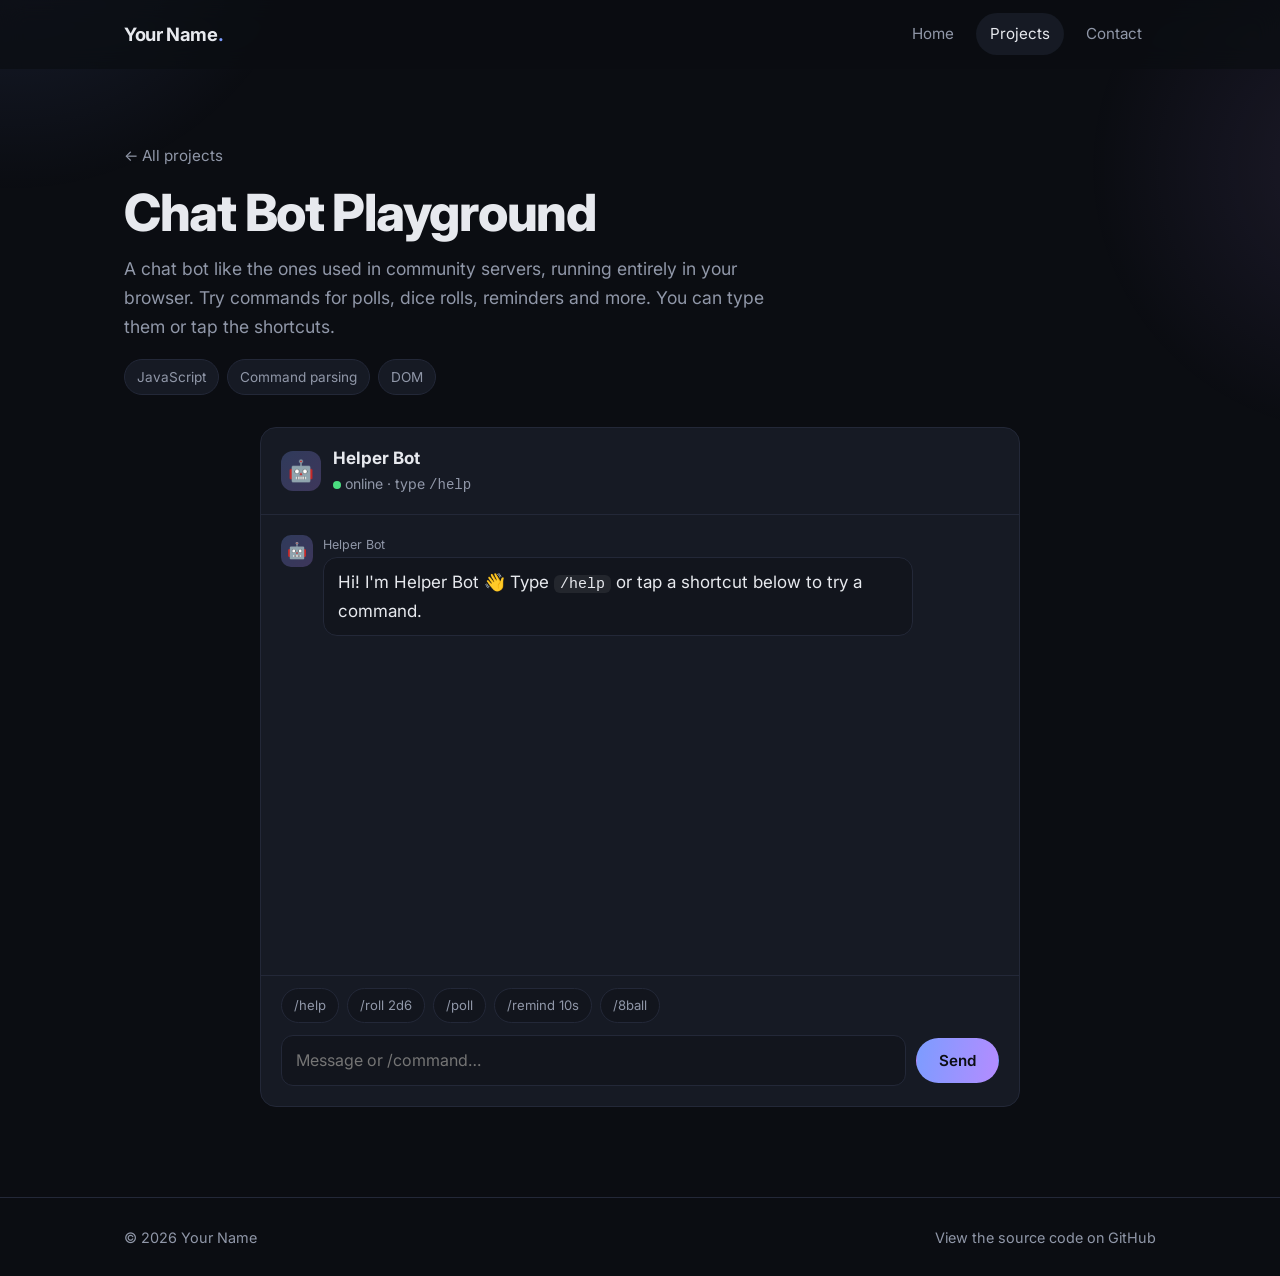
==== demos/bot/index.html @ 0c5e76a2 "Add working demos for every project card Weather dashboard (Open-Meteo), palette generator with WCAG" ====
<!doctype html>
<html lang="en" class="no-js">
<head>
  <meta charset="utf-8">
  <meta name="viewport" content="width=device-width, initial-scale=1">
  <title>Chat Bot Playground — Your Name</title>
  <meta name="description" content="A chat bot that runs commands for polls, dice rolls and reminders.">
  <meta name="theme-color" content="#0b0d12">
  <link rel="icon" href="data:image/svg+xml,<svg xmlns='http://www.w3.org/2000/svg' viewBox='0 0 100 100'><rect width='100' height='100' rx='24' fill='%237c9cff'/><text x='50' y='68' font-size='56' font-family='sans-serif' font-weight='700' text-anchor='middle' fill='%230b0d12'>Y</text></svg>">
  <link rel="preconnect" href="https://fonts.googleapis.com">
  <link rel="preconnect" href="https://fonts.gstatic.com" crossorigin>
  <link href="https://fonts.googleapis.com/css2?family=Inter:wght@400;500;600;700;800&display=swap" rel="stylesheet">
  <link rel="stylesheet" href="../../assets/styles.css">
  <link rel="stylesheet" href="../demo.css">
</head>
<body>
  <header class="site-header">
    <nav class="container nav" aria-label="Main">
      <a href="../../" class="logo">Your Name<span>.</span></a>
      <button class="nav-toggle" aria-label="Open menu" aria-expanded="false" aria-controls="nav-links">
        <span></span><span></span><span></span>
      </button>
      <ul class="nav-links" id="nav-links">
        <li><a href="../../">Home</a></li>
        <li><a href="../../projects.html" aria-current="page">Projects</a></li>
        <li><a href="../../#contact">Contact</a></li>
      </ul>
    </nav>
  </header>

  <main>
    <section class="demo-hero">
      <div class="container">
        <a href="../../projects.html" class="back-link reveal">← All projects</a>
        <h1 class="reveal" style="--delay:60ms">Chat Bot Playground</h1>
        <p class="reveal" style="--delay:120ms">A chat bot like the ones used in community servers, running entirely in your browser. Try commands for polls, dice rolls, reminders and more. You can type them or tap the shortcuts.</p>
        <ul class="tags reveal" style="--delay:180ms"><li>JavaScript</li><li>Command parsing</li><li>DOM</li></ul>
      </div>
    </section>

    <section class="demo-section">
      <div class="container">
        <div class="chat panel reveal">
          <div class="chat-head">
            <div class="avatar">🤖</div>
            <div><strong>Helper Bot</strong><div class="muted small"><span class="online"></span> online · type <code>/help</code></div></div>
          </div>
          <div class="messages" id="messages" aria-live="polite"></div>
          <div class="quick" id="quick">
            <button class="chip" data-cmd="/help">/help</button>
            <button class="chip" data-cmd="/roll 2d6">/roll 2d6</button>
            <button class="chip" data-cmd='/poll "Pizza or tacos?" Pizza Tacos'>/poll</button>
            <button class="chip" data-cmd="/remind 10s stretch your legs">/remind 10s</button>
            <button class="chip" data-cmd="/8ball Will it rain tomorrow?">/8ball</button>
          </div>
          <form class="row composer" id="composer" autocomplete="off">
            <input class="input grow" id="msg" placeholder="Message or /command…" aria-label="Message" maxlength="300">
            <button class="btn btn-primary" type="submit">Send</button>
          </form>
        </div>

        <style>
          .chat { max-width:760px; margin:0 auto; padding:0; overflow:hidden; display:flex; flex-direction:column; }
          .chat-head { display:flex; gap:12px; align-items:center; padding:16px 20px; border-bottom:1px solid var(--border); }
          .avatar { width:40px; height:40px; border-radius:12px; display:grid; place-items:center; font-size:1.3rem;
            background:linear-gradient(135deg, rgba(124,156,255,.25), rgba(180,140,255,.25)); flex-shrink:0; }
          .online { display:inline-block; width:8px; height:8px; border-radius:50%; background:#4ade80; }
          .messages { height:min(460px, 58vh); overflow-y:auto; padding:20px; display:flex; flex-direction:column; gap:14px; scroll-behavior:smooth; }
          .msg { display:flex; gap:10px; max-width:88%; animation:fadeIn .35s var(--ease) both; }
          .msg .bubble { padding:10px 14px; border-radius:14px; background:var(--bg-elev); border:1px solid var(--border); overflow-wrap:anywhere; }
          .msg.me { align-self:flex-end; flex-direction:row-reverse; }
          .msg.me .bubble { background:linear-gradient(100deg, var(--accent), var(--accent-2)); color:#0b0d12; border-color:transparent; }
          .msg .avatar { width:32px; height:32px; font-size:1rem; border-radius:10px; }
          .msg .name { font-size:.78rem; color:var(--muted); margin-bottom:2px; }
          .bubble code { background:rgba(255,255,255,.07); padding:1px 6px; border-radius:6px; font-size:.88em; }
          .bubble ul { margin:6px 0 0; padding-left:18px; }
          .typing span { display:inline-block; width:6px; height:6px; margin:0 2px; border-radius:50%; background:var(--muted); animation:bounce 1s infinite; }
          .typing span:nth-child(2) { animation-delay:.15s; } .typing span:nth-child(3) { animation-delay:.3s; }
          @keyframes bounce { 0%,60%,100% { transform:none; opacity:.5; } 30% { transform:translateY(-4px); opacity:1; } }
          .poll-opt { display:block; width:100%; margin-top:8px; text-align:left; position:relative; overflow:hidden; cursor:pointer;
            padding:8px 12px; border-radius:10px; border:1px solid var(--border); background:var(--surface); color:var(--text); font:inherit; }
          .poll-opt .bar { position:absolute; inset:0 auto 0 0; background:rgba(124,156,255,.18); transition:width .5s var(--ease); }
          .poll-opt span { position:relative; display:flex; justify-content:space-between; gap:12px; }
          .poll-opt.voted { border-color:var(--accent); }
          .quick { display:flex; gap:8px; padding:12px 20px; border-top:1px solid var(--border); overflow-x:auto; scrollbar-width:none; }
          .chip { flex-shrink:0; font:inherit; font-size:.82rem; padding:6px 12px; border-radius:999px; cursor:pointer;
            border:1px solid var(--border); background:var(--bg-elev); color:var(--muted); transition:color .2s, border-color .2s; }
          .chip:hover { color:var(--text); border-color:#34394c; }
          .composer { padding:0 20px 20px; flex-wrap:nowrap; }
          @media (max-width:760px) { .chat-head, .messages, .composer { padding-left:14px; padding-right:14px; } .quick { padding:12px 14px; } .msg { max-width:95%; } }
        </style>
      </div>
    </section>
  </main>

  <footer class="site-footer">
    <div class="container">
      <span>© <span data-year>2026</span> Your Name</span>
      <a href="https://github.com/MathJR06/Heeeheee/tree/main/demos/bot">View the source code on GitHub</a>
    </div>
  </footer>

  <div class="toast" role="status" aria-live="polite"></div>
  <script src="../../assets/script.js" defer></script>
  <script src="app.js" defer></script>
</body>
</html>
---- assets/styles.css ----
/* ==========================================================
   Theme tokens — tweak these to restyle the whole site
   ========================================================== */
:root {
  --bg: #0b0d12;
  --bg-elev: #12151d;
  --surface: #161a24;
  --border: #232838;
  --text: #e7e9ee;
  --muted: #9097a8;
  --accent: #7c9cff;
  --accent-2: #b48cff;
  --radius: 16px;
  --max: 1080px;
  --ease: cubic-bezier(.2, .7, .2, 1);
  color-scheme: dark;
}

*, *::before, *::after { box-sizing: border-box; }

html { scroll-behavior: smooth; -webkit-text-size-adjust: 100%; }

body {
  margin: 0;
  min-height: 100vh;
  display: flex;
  flex-direction: column;
  background: var(--bg);
  color: var(--text);
  font-family: "Inter", system-ui, -apple-system, "Segoe UI", Roboto, sans-serif;
  font-size: 1.0625rem;
  line-height: 1.65;
  -webkit-font-smoothing: antialiased;
  overflow-x: hidden;
}

/* Soft glowing background blobs */
body::before {
  content: "";
  position: fixed;
  inset: -20vmax;
  z-index: -1;
  background:
    radial-gradient(40vmax 40vmax at 15% 10%, rgba(124, 156, 255, .14), transparent 60%),
    radial-gradient(35vmax 35vmax at 90% 30%, rgba(180, 140, 255, .10), transparent 60%);
  animation: drift 24s var(--ease) infinite alternate;
  pointer-events: none;
}

@keyframes drift {
  to { transform: translate3d(-3vmax, 4vmax, 0) scale(1.05); }
}

a { color: inherit; text-decoration: none; }
img { max-width: 100%; display: block; }

:focus-visible {
  outline: 2px solid var(--accent);
  outline-offset: 3px;
  border-radius: 6px;
}

.container {
  width: 100%;
  max-width: var(--max);
  margin: 0 auto;
  padding: 0 24px;
}

main { flex: 1; }

/* ==========================================================
   Header / navigation
   ========================================================== */
.site-header {
  position: sticky;
  top: 0;
  z-index: 10;
  backdrop-filter: blur(12px);
  -webkit-backdrop-filter: blur(12px);
  background: rgba(11, 13, 18, .7);
  border-bottom: 1px solid transparent;
  transition: border-color .3s var(--ease);
}
.site-header.scrolled { border-bottom-color: var(--border); }

.nav {
  display: flex;
  align-items: center;
  justify-content: space-between;
  height: 68px;
}

.logo {
  font-weight: 700;
  letter-spacing: -.02em;
  font-size: 1.15rem;
}
.logo span { color: var(--accent); }

.nav-links {
  display: flex;
  gap: 8px;
  list-style: none;
  margin: 0;
  padding: 0;
}
.nav-links a {
  display: block;
  padding: 8px 14px;
  border-radius: 999px;
  color: var(--muted);
  font-size: .95rem;
  transition: color .2s, background .2s;
}
.nav-links a:hover,
.nav-links a[aria-current="page"] {
  color: var(--text);
  background: var(--surface);
}

.nav-toggle {
  display: none;
  background: none;
  border: 0;
  padding: 10px;
  margin-right: -10px;
  cursor: pointer;
  color: var(--text);
}
.nav-toggle span {
  display: block;
  width: 22px;
  height: 2px;
  background: currentColor;
  border-radius: 2px;
  transition: transform .3s var(--ease), opacity .3s;
}
.nav-toggle span + span { margin-top: 5px; }
.nav-open .nav-toggle span:nth-child(1) { transform: translateY(7px) rotate(45deg); }
.nav-open .nav-toggle span:nth-child(2) { opacity: 0; }
.nav-open .nav-toggle span:nth-child(3) { transform: translateY(-7px) rotate(-45deg); }

/* ==========================================================
   Hero
   ========================================================== */
.hero {
  padding: clamp(72px, 14vh, 140px) 0 clamp(56px, 10vh, 100px);
}

.eyebrow {
  display: inline-flex;
  align-items: center;
  gap: 8px;
  padding: 6px 14px;
  border: 1px solid var(--border);
  border-radius: 999px;
  background: var(--bg-elev);
  color: var(--muted);
  font-size: .85rem;
}
.eyebrow .dot {
  width: 8px;
  height: 8px;
  border-radius: 50%;
  background: #4ade80;
  box-shadow: 0 0 0 0 rgba(74, 222, 128, .6);
  animation: pulse 2.4s infinite;
}
@keyframes pulse {
  70%  { box-shadow: 0 0 0 8px rgba(74, 222, 128, 0); }
  100% { box-shadow: 0 0 0 0 rgba(74, 222, 128, 0); }
}

h1, h2, h3 { line-height: 1.15; letter-spacing: -.025em; margin: 0; }

.hero h1 {
  font-size: clamp(2.4rem, 7vw, 4.5rem);
  font-weight: 800;
  margin: 22px 0 18px;
}
.gradient-text {
  background: linear-gradient(100deg, var(--accent), var(--accent-2));
  -webkit-background-clip: text;
  background-clip: text;
  color: transparent;
}
.hero p.lead {
  max-width: 36rem;
  color: var(--muted);
  font-size: clamp(1.05rem, 2.2vw, 1.25rem);
  margin: 0 0 32px;
}

.actions { display: flex; flex-wrap: wrap; gap: 12px; }

.btn {
  display: inline-flex;
  align-items: center;
  gap: 8px;
  padding: 12px 22px;
  border-radius: 999px;
  font-weight: 600;
  font-size: .95rem;
  border: 1px solid var(--border);
  background: var(--surface);
  color: var(--text);
  cursor: pointer;
  font-family: inherit;
  transition: transform .2s var(--ease), border-color .2s, background .2s, box-shadow .2s;
}
.btn:hover { transform: translateY(-2px); border-color: #34394c; }
.btn-primary {
  background: linear-gradient(100deg, var(--accent), var(--accent-2));
  border-color: transparent;
  color: #0b0d12;
}
.btn-primary:hover {
  border-color: transparent;
  box-shadow: 0 10px 30px -10px rgba(124, 156, 255, .6);
}
.btn svg { width: 18px; height: 18px; transition: transform .2s var(--ease); }
.btn:hover svg.arrow { transform: translateX(3px); }

/* ==========================================================
   Sections
   ========================================================== */
.section { padding: clamp(56px, 10vh, 96px) 0; }

.section-head { margin-bottom: 36px; }
.section-head h2 { font-size: clamp(1.75rem, 4vw, 2.5rem); font-weight: 750; }
.section-head p { color: var(--muted); margin: 10px 0 0; max-width: 34rem; }

.page-hero { padding: clamp(64px, 12vh, 120px) 0 8px; }
.page-hero h1 { font-size: clamp(2.2rem, 6vw, 3.5rem); font-weight: 800; margin-bottom: 14px; }
.page-hero p { color: var(--muted); max-width: 36rem; margin: 0; font-size: 1.15rem; }

/* About / skills */
.about-grid {
  display: grid;
  grid-template-columns: 1.3fr 1fr;
  gap: 40px;
  align-items: start;
}
.about-grid p { color: var(--muted); margin: 0 0 16px; }
.about-grid p strong { color: var(--text); font-weight: 600; }

.tags { display: flex; flex-wrap: wrap; gap: 8px; list-style: none; padding: 0; margin: 0; }
.tags li {
  padding: 6px 12px;
  border-radius: 999px;
  background: var(--surface);
  border: 1px solid var(--border);
  font-size: .85rem;
  color: var(--muted);
}

/* ==========================================================
   Cards
   ========================================================== */
.cards {
  display: grid;
  grid-template-columns: repeat(auto-fill, minmax(min(100%, 300px), 1fr));
  gap: 20px;
}

.card {
  position: relative;
  display: flex;
  flex-direction: column;
  padding: 26px;
  border-radius: var(--radius);
  background: var(--surface);
  border: 1px solid var(--border);
  overflow: hidden;
  transition: transform .35s var(--ease), border-color .35s, box-shadow .35s;
}
/* Glow that follows the cursor (position set by script.js) */
.card::before {
  content: "";
  position: absolute;
  inset: 0;
  background: radial-gradient(400px circle at var(--mx, 50%) var(--my, 0%), rgba(124, 156, 255, .12), transparent 40%);
  opacity: 0;
  transition: opacity .35s;
  pointer-events: none;
}
.card:hover {
  transform: translateY(-4px);
  border-color: #313750;
  box-shadow: 0 20px 40px -20px rgba(0, 0, 0, .6);
}
.card:hover::before { opacity: 1; }

.card-icon {
  width: 44px;
  height: 44px;
  display: grid;
  place-items: center;
  border-radius: 12px;
  background: linear-gradient(135deg, rgba(124, 156, 255, .18), rgba(180, 140, 255, .18));
  color: var(--accent);
  margin-bottom: 18px;
  font-size: 1.3rem;
}
.card h3 { font-size: 1.2rem; font-weight: 700; margin-bottom: 8px; }
.card p { color: var(--muted); margin: 0 0 18px; font-size: .97rem; flex: 1; }
.card .tags li { font-size: .78rem; padding: 4px 10px; background: var(--bg-elev); }
.card-links { display: flex; gap: 16px; margin-top: 18px; font-size: .9rem; font-weight: 600; }
.card-links a { color: var(--accent); display: inline-flex; align-items: center; gap: 4px; }
.card-links a:hover { text-decoration: underline; text-underline-offset: 3px; }

/* ==========================================================
   Contact
   ========================================================== */
.contact-box {
  padding: clamp(28px, 5vw, 56px);
  border-radius: calc(var(--radius) + 8px);
  background:
    linear-gradient(var(--surface), var(--surface)) padding-box,
    linear-gradient(120deg, rgba(124, 156, 255, .5), rgba(180, 140, 255, .2), var(--border)) border-box;
  border: 1px solid transparent;
  text-align: center;
}
.contact-box h2 { font-size: clamp(1.75rem, 4vw, 2.5rem); font-weight: 750; margin-bottom: 12px; }
.contact-box > p { color: var(--muted); max-width: 30rem; margin: 0 auto 28px; }
.contact-box .actions { justify-content: center; }

.socials {
  display: flex;
  justify-content: center;
  gap: 12px;
  margin-top: 28px;
  list-style: none;
  padding: 0;
}
.socials a {
  display: grid;
  place-items: center;
  width: 44px;
  height: 44px;
  border-radius: 12px;
  border: 1px solid var(--border);
  color: var(--muted);
  transition: color .2s, border-color .2s, transform .2s var(--ease);
}
.socials a:hover { color: var(--text); border-color: #34394c; transform: translateY(-2px); }
.socials svg { width: 20px; height: 20px; }

/* ==========================================================
   Footer
   ========================================================== */
.site-footer {
  border-top: 1px solid var(--border);
  padding: 28px 0;
  color: var(--muted);
  font-size: .9rem;
}
.site-footer .container { display: flex; justify-content: space-between; gap: 12px; flex-wrap: wrap; }
.site-footer a:hover { color: var(--text); }

/* ==========================================================
   Scroll-reveal animation
   ========================================================== */
.reveal {
  opacity: 0;
  transform: translateY(18px);
  transition: opacity .7s var(--ease), transform .7s var(--ease);
  transition-delay: var(--delay, 0ms);
}
.reveal.visible { opacity: 1; transform: none; }
/* If JavaScript is off, show everything */
.no-js .reveal { opacity: 1; transform: none; }

.toast {
  position: fixed;
  left: 50%;
  bottom: 24px;
  transform: translate(-50%, 20px);
  padding: 10px 18px;
  border-radius: 999px;
  background: var(--text);
  color: var(--bg);
  font-size: .9rem;
  font-weight: 600;
  opacity: 0;
  pointer-events: none;
  transition: opacity .3s, transform .3s var(--ease);
  z-index: 20;
}
.toast.show { opacity: 1; transform: translate(-50%, 0); }

/* ==========================================================
   Phones & tablets
   ========================================================== */
@media (max-width: 760px) {
  .container { padding: 0 16px; }

  .nav-toggle { display: block; }
  .nav-links {
    position: absolute;
    top: 68px;
    left: 0;
    right: 0;
    flex-direction: column;
    gap: 4px;
    padding: 12px 16px 20px;
    background: var(--bg-elev);
    box-shadow: 0 20px 40px -10px rgba(0, 0, 0, .7);
    border-bottom: 1px solid var(--border);
    opacity: 0;
    transform: translateY(-8px);
    pointer-events: none;
    transition: opacity .25s, transform .25s var(--ease);
  }
  .nav-open .nav-links { opacity: 1; transform: none; pointer-events: auto; }
  .nav-links a { padding: 12px 14px; font-size: 1rem; }

  .about-grid { grid-template-columns: 1fr; gap: 24px; }
  .actions .btn { flex: 1 1 auto; justify-content: center; }
  .site-footer .container { flex-direction: column; text-align: center; align-items: center; }
}

/* Respect users who prefer less motion */
@media (prefers-reduced-motion: reduce) {
  *, *::before, *::after {
    animation: none !important;
    transition: none !important;
    scroll-behavior: auto !important;
  }
  .reveal { opacity: 1; transform: none; }
}
---- demos/demo.css ----
/* Shared styles for the project demo pages */
.demo-hero { padding: clamp(40px, 8vh, 80px) 0 24px; }
.demo-hero h1 { font-size: clamp(2rem, 6vw, 3.2rem); font-weight: 800; margin: 14px 0 12px; }
.demo-hero p { color: var(--muted); max-width: 40rem; margin: 0 0 18px; font-size: 1.1rem; }
.back-link { color: var(--muted); font-size: .95rem; }
.back-link:hover { color: var(--text); }

.demo-section { padding: 8px 0 clamp(56px, 10vh, 96px); }

.panel {
  background: var(--surface);
  border: 1px solid var(--border);
  border-radius: var(--radius);
  padding: clamp(18px, 3vw, 28px);
}
.panel + .panel { margin-top: 20px; }
.panel h2 { font-size: 1.15rem; font-weight: 700; margin-bottom: 14px; }

.row { display: flex; flex-wrap: wrap; gap: 10px; align-items: center; }
.row > .grow { flex: 1 1 200px; }

.input, .textarea, select.input {
  width: 100%;
  font: inherit;
  font-size: 1rem;
  color: var(--text);
  background: var(--bg-elev);
  border: 1px solid var(--border);
  border-radius: 12px;
  padding: 11px 14px;
  transition: border-color .2s, box-shadow .2s;
}
.input:focus, .textarea:focus {
  outline: none;
  border-color: var(--accent);
  box-shadow: 0 0 0 3px rgba(124, 156, 255, .2);
}
.textarea { resize: vertical; min-height: 320px; line-height: 1.6; font-family: ui-monospace, SFMono-Regular, Menlo, monospace; font-size: .95rem; }

.btn-sm { padding: 8px 14px; font-size: .88rem; }
.btn-ghost { background: transparent; }
.btn[disabled] { opacity: .5; cursor: not-allowed; transform: none; }

.muted { color: var(--muted); }
.small { font-size: .88rem; }
.empty { color: var(--muted); text-align: center; padding: 32px 12px; }

.spinner {
  width: 22px; height: 22px; border-radius: 50%;
  border: 3px solid var(--border); border-top-color: var(--accent);
  animation: spin .8s linear infinite;
}
@keyframes spin { to { transform: rotate(360deg); } }

.fade-in { animation: fadeIn .45s var(--ease) both; }
@keyframes fadeIn { from { opacity: 0; transform: translateY(8px); } }

kbd {
  font-family: ui-monospace, Menlo, monospace;
  font-size: .8rem;
  padding: 2px 7px;
  border-radius: 6px;
  border: 1px solid var(--border);
  background: var(--bg-elev);
}

.icon-btn {
  display: inline-grid; place-items: center;
  width: 36px; height: 36px;
  border-radius: 10px;
  border: 1px solid var(--border);
  background: var(--bg-elev);
  color: var(--muted);
  cursor: pointer;
  transition: color .2s, border-color .2s;
}
.icon-btn:hover { color: var(--text); border-color: #34394c; }
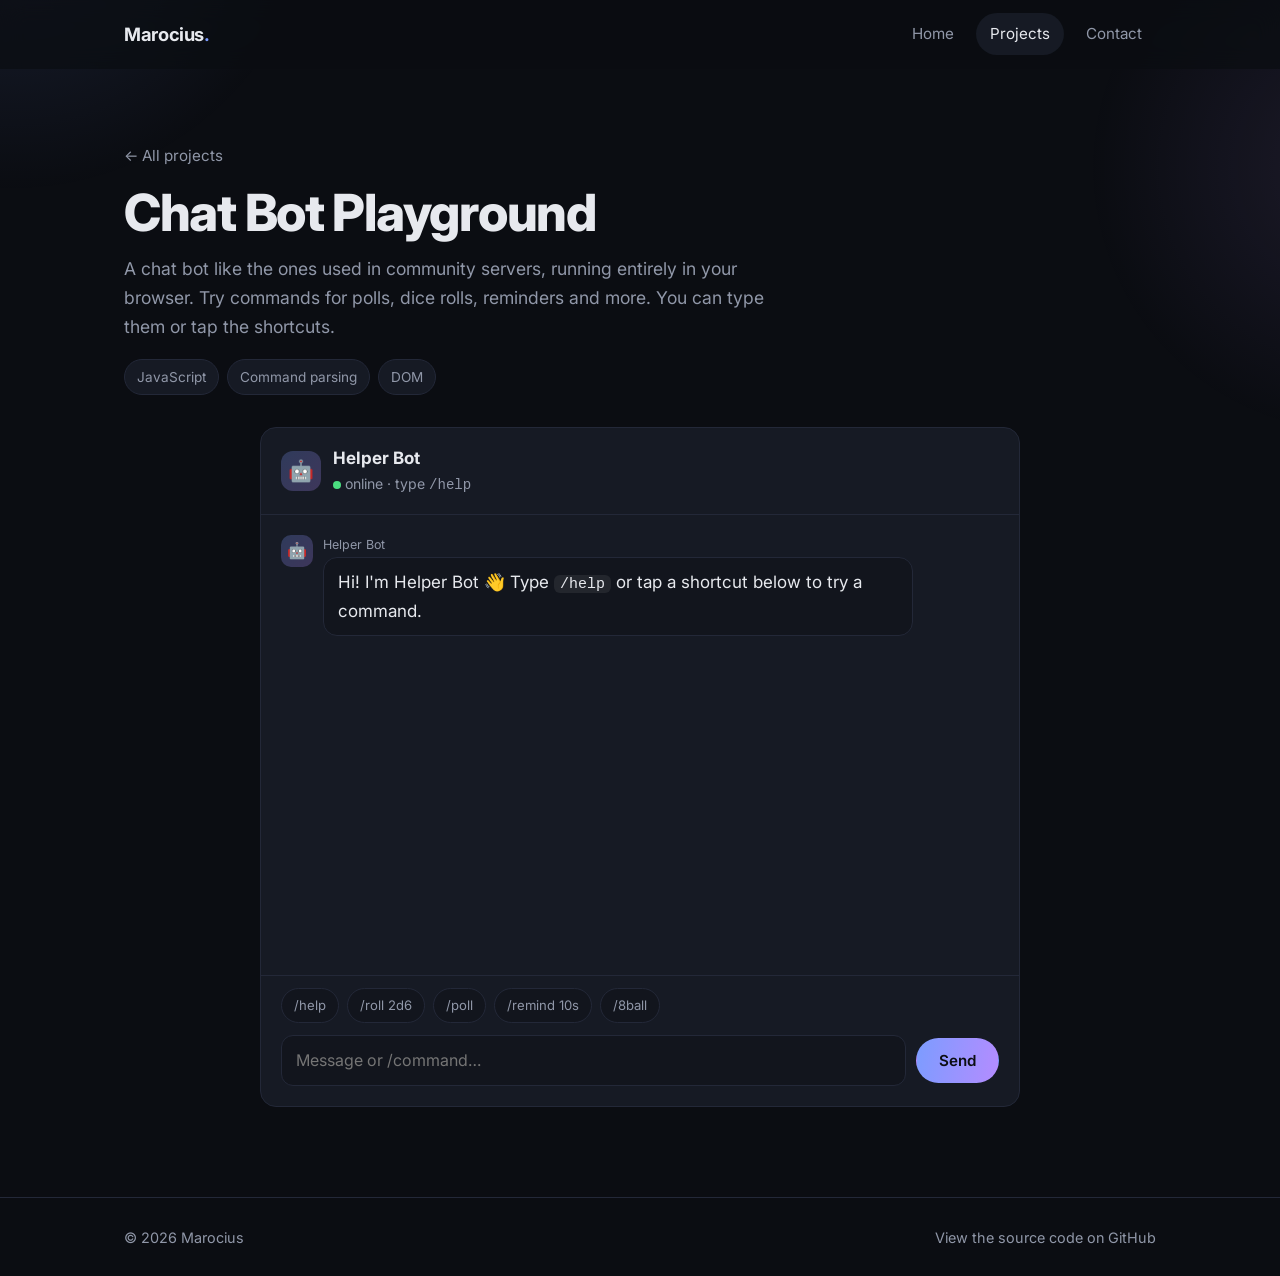
==== commit 7275dfc0: "Personalise site for Marocius Name, Copenhagen, headline, about text and skills. Contact now points " ====
--- a/demos/bot/index.html
+++ b/demos/bot/index.html
@@ -3,10 +3,10 @@
 <head>
   <meta charset="utf-8">
   <meta name="viewport" content="width=device-width, initial-scale=1">
-  <title>Chat Bot Playground — Your Name</title>
+  <title>Chat Bot Playground — Marocius</title>
   <meta name="description" content="A chat bot that runs commands for polls, dice rolls and reminders.">
   <meta name="theme-color" content="#0b0d12">
-  <link rel="icon" href="data:image/svg+xml,<svg xmlns='http://www.w3.org/2000/svg' viewBox='0 0 100 100'><rect width='100' height='100' rx='24' fill='%237c9cff'/><text x='50' y='68' font-size='56' font-family='sans-serif' font-weight='700' text-anchor='middle' fill='%230b0d12'>Y</text></svg>">
+  <link rel="icon" href="data:image/svg+xml,<svg xmlns='http://www.w3.org/2000/svg' viewBox='0 0 100 100'><rect width='100' height='100' rx='24' fill='%237c9cff'/><text x='50' y='68' font-size='56' font-family='sans-serif' font-weight='700' text-anchor='middle' fill='%230b0d12'>M</text></svg>">
   <link rel="preconnect" href="https://fonts.googleapis.com">
   <link rel="preconnect" href="https://fonts.gstatic.com" crossorigin>
   <link href="https://fonts.googleapis.com/css2?family=Inter:wght@400;500;600;700;800&display=swap" rel="stylesheet">
@@ -16,7 +16,7 @@
 <body>
   <header class="site-header">
     <nav class="container nav" aria-label="Main">
-      <a href="../../" class="logo">Your Name<span>.</span></a>
+      <a href="../../" class="logo">Marocius<span>.</span></a>
       <button class="nav-toggle" aria-label="Open menu" aria-expanded="false" aria-controls="nav-links">
         <span></span><span></span><span></span>
       </button>
@@ -95,7 +95,7 @@
 
   <footer class="site-footer">
     <div class="container">
-      <span>© <span data-year>2026</span> Your Name</span>
+      <span>© <span data-year>2026</span> Marocius</span>
       <a href="https://github.com/MathJR06/Heeeheee/tree/main/demos/bot">View the source code on GitHub</a>
     </div>
   </footer>
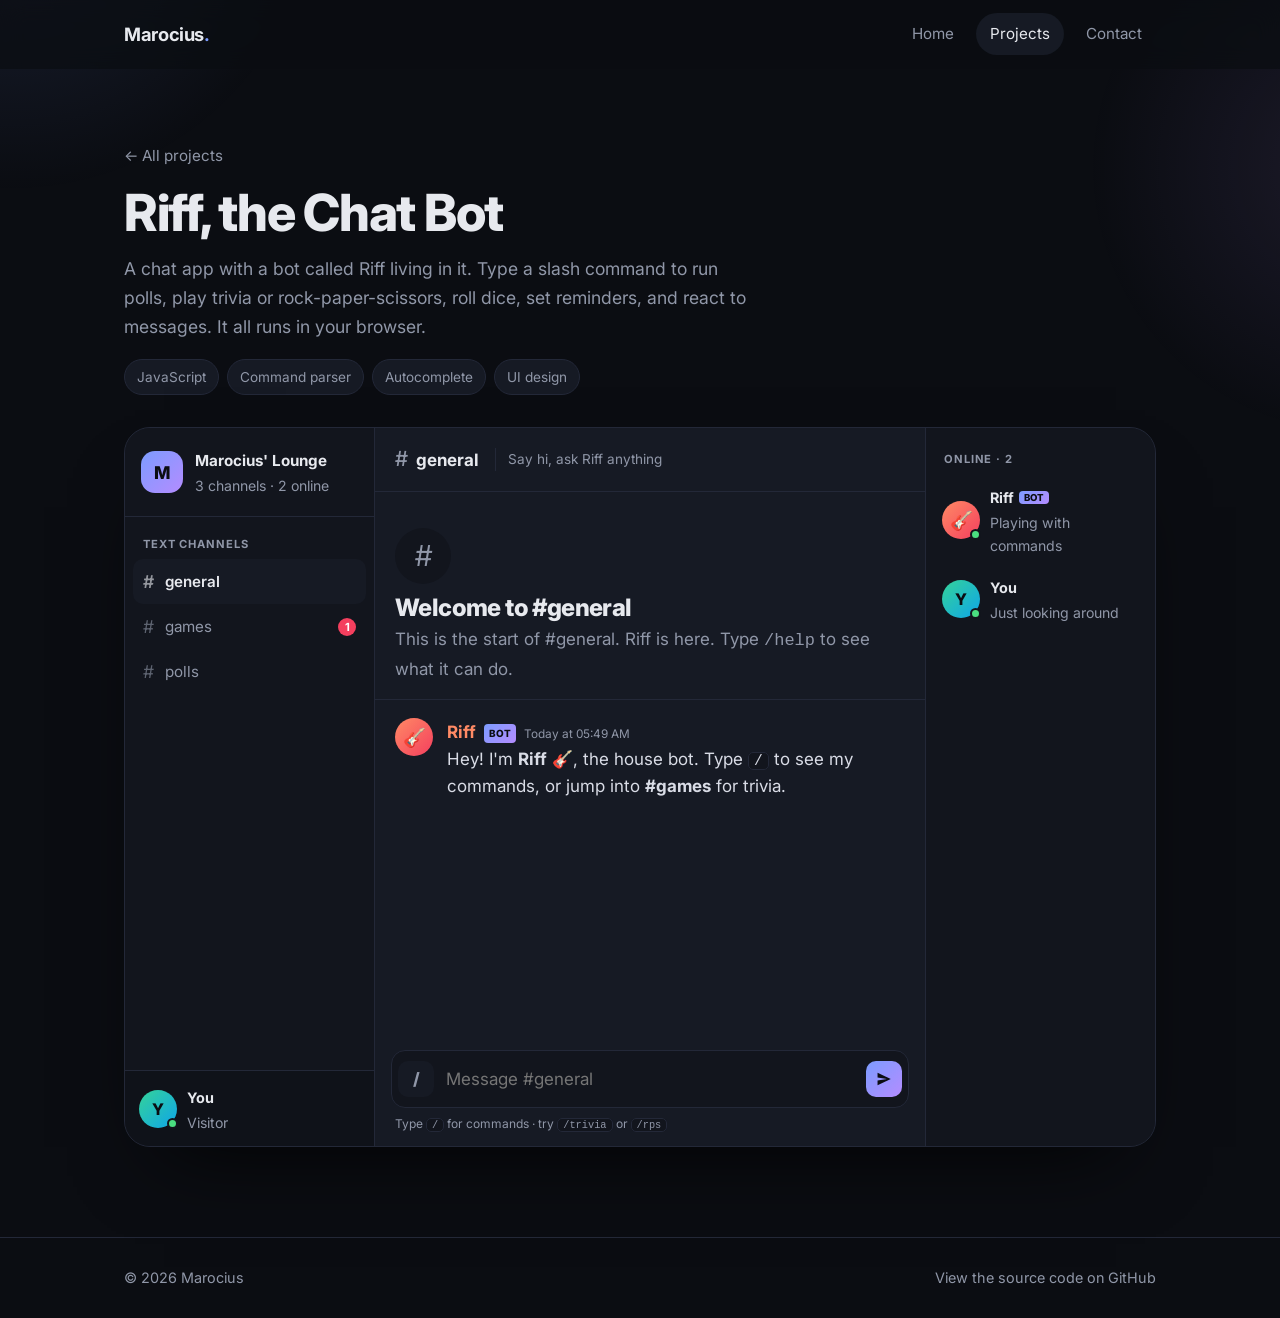
==== commit e0e9097f: "Rebuild all five projects as polished apps; screenshot cards - Weather: animated skies and icons, ho" ====
--- a/demos/bot/index.html
+++ b/demos/bot/index.html
@@ -3,8 +3,8 @@
 <head>
   <meta charset="utf-8">
   <meta name="viewport" content="width=device-width, initial-scale=1">
-  <title>Chat Bot Playground — Marocius</title>
-  <meta name="description" content="A chat bot that runs commands for polls, dice rolls and reminders.">
+  <title>Riff, the Chat Bot — Marocius</title>
+  <meta name="description" content="A chat app with a command bot: polls, trivia, games and reminders.">
   <meta name="theme-color" content="#0b0d12">
   <link rel="icon" href="data:image/svg+xml,<svg xmlns='http://www.w3.org/2000/svg' viewBox='0 0 100 100'><rect width='100' height='100' rx='24' fill='%237c9cff'/><text x='50' y='68' font-size='56' font-family='sans-serif' font-weight='700' text-anchor='middle' fill='%230b0d12'>M</text></svg>">
   <link rel="preconnect" href="https://fonts.googleapis.com">
@@ -12,6 +12,7 @@
   <link href="https://fonts.googleapis.com/css2?family=Inter:wght@400;500;600;700;800&display=swap" rel="stylesheet">
   <link rel="stylesheet" href="../../assets/styles.css">
   <link rel="stylesheet" href="../demo.css">
+  <link rel="stylesheet" href="style.css">
 </head>
 <body>
   <header class="site-header">
@@ -32,63 +33,53 @@
     <section class="demo-hero">
       <div class="container">
         <a href="../../projects.html" class="back-link reveal">← All projects</a>
-        <h1 class="reveal" style="--delay:60ms">Chat Bot Playground</h1>
-        <p class="reveal" style="--delay:120ms">A chat bot like the ones used in community servers, running entirely in your browser. Try commands for polls, dice rolls, reminders and more. You can type them or tap the shortcuts.</p>
-        <ul class="tags reveal" style="--delay:180ms"><li>JavaScript</li><li>Command parsing</li><li>DOM</li></ul>
+        <h1 class="reveal" style="--delay:60ms">Riff, the Chat Bot</h1>
+        <p class="reveal" style="--delay:120ms">A chat app with a bot called Riff living in it. Type a slash command to run polls, play trivia or rock-paper-scissors, roll dice, set reminders, and react to messages. It all runs in your browser.</p>
+        <ul class="tags reveal" style="--delay:180ms"><li>JavaScript</li><li>Command parser</li><li>Autocomplete</li><li>UI design</li></ul>
       </div>
     </section>
 
     <section class="demo-section">
       <div class="container">
-        <div class="chat panel reveal">
-          <div class="chat-head">
-            <div class="avatar">🤖</div>
-            <div><strong>Helper Bot</strong><div class="muted small"><span class="online"></span> online · type <code>/help</code></div></div>
-          </div>
-          <div class="messages" id="messages" aria-live="polite"></div>
-          <div class="quick" id="quick">
-            <button class="chip" data-cmd="/help">/help</button>
-            <button class="chip" data-cmd="/roll 2d6">/roll 2d6</button>
-            <button class="chip" data-cmd='/poll "Pizza or tacos?" Pizza Tacos'>/poll</button>
-            <button class="chip" data-cmd="/remind 10s stretch your legs">/remind 10s</button>
-            <button class="chip" data-cmd="/8ball Will it rain tomorrow?">/8ball</button>
-          </div>
-          <form class="row composer" id="composer" autocomplete="off">
-            <input class="input grow" id="msg" placeholder="Message or /command…" aria-label="Message" maxlength="300">
-            <button class="btn btn-primary" type="submit">Send</button>
-          </form>
+        <div class="chat-app reveal" id="app">
+          <aside class="channels" id="channels">
+            <div class="server">
+              <div class="server-icon">M</div>
+              <div><strong>Marocius' Lounge</strong><div class="muted small">3 channels · 2 online</div></div>
+            </div>
+            <div class="ch-label">Text channels</div>
+            <nav id="ch-list"></nav>
+            <div class="me">
+              <div class="av you">Y</div>
+              <div><strong>You</strong><div class="muted small">Visitor</div></div>
+            </div>
+          </aside>
+          <div class="scrim" id="scrim"></div>
+
+          <section class="chat">
+            <header class="chat-head">
+              <button class="icon-btn menu-btn" id="menu" aria-label="Show channels"><svg viewBox="0 0 24 24" width="18" height="18" fill="none" stroke="currentColor" stroke-width="2" stroke-linecap="round"><path d="M4 6h16M4 12h16M4 18h16"/></svg></button>
+              <span class="hash">#</span><strong id="ch-name">general</strong>
+              <span class="topic" id="ch-topic"></span>
+            </header>
+            <div class="feed" id="feed" aria-live="polite"></div>
+            <div class="composer-wrap">
+              <ul class="cmd-menu" id="cmd-menu" role="listbox" hidden></ul>
+              <form class="composer" id="composer" autocomplete="off">
+                <button type="button" class="slash-btn" id="slash" aria-label="Show commands">/</button>
+                <input id="msg" placeholder="Message #general" aria-label="Message" maxlength="300">
+                <button class="send" type="submit" aria-label="Send"><svg viewBox="0 0 24 24" width="18" height="18" fill="currentColor"><path d="M3.4 20.4 21 12 3.4 3.6 3.4 10l12.6 2-12.6 2z"/></svg></button>
+              </form>
+              <div class="hint muted">Type <code>/</code> for commands · try <code>/trivia</code> or <code>/rps</code></div>
+            </div>
+          </section>
+
+          <aside class="members">
+            <div class="ch-label">Online · 2</div>
+            <div class="member"><div class="av bot">🎸</div><div><strong>Riff</strong> <span class="tag">BOT</span><div class="muted small">Playing with commands</div></div></div>
+            <div class="member"><div class="av you">Y</div><div><strong>You</strong><div class="muted small">Just looking around</div></div></div>
+          </aside>
         </div>
-
-        <style>
-          .chat { max-width:760px; margin:0 auto; padding:0; overflow:hidden; display:flex; flex-direction:column; }
-          .chat-head { display:flex; gap:12px; align-items:center; padding:16px 20px; border-bottom:1px solid var(--border); }
-          .avatar { width:40px; height:40px; border-radius:12px; display:grid; place-items:center; font-size:1.3rem;
-            background:linear-gradient(135deg, rgba(124,156,255,.25), rgba(180,140,255,.25)); flex-shrink:0; }
-          .online { display:inline-block; width:8px; height:8px; border-radius:50%; background:#4ade80; }
-          .messages { height:min(460px, 58vh); overflow-y:auto; padding:20px; display:flex; flex-direction:column; gap:14px; scroll-behavior:smooth; }
-          .msg { display:flex; gap:10px; max-width:88%; animation:fadeIn .35s var(--ease) both; }
-          .msg .bubble { padding:10px 14px; border-radius:14px; background:var(--bg-elev); border:1px solid var(--border); overflow-wrap:anywhere; }
-          .msg.me { align-self:flex-end; flex-direction:row-reverse; }
-          .msg.me .bubble { background:linear-gradient(100deg, var(--accent), var(--accent-2)); color:#0b0d12; border-color:transparent; }
-          .msg .avatar { width:32px; height:32px; font-size:1rem; border-radius:10px; }
-          .msg .name { font-size:.78rem; color:var(--muted); margin-bottom:2px; }
-          .bubble code { background:rgba(255,255,255,.07); padding:1px 6px; border-radius:6px; font-size:.88em; }
-          .bubble ul { margin:6px 0 0; padding-left:18px; }
-          .typing span { display:inline-block; width:6px; height:6px; margin:0 2px; border-radius:50%; background:var(--muted); animation:bounce 1s infinite; }
-          .typing span:nth-child(2) { animation-delay:.15s; } .typing span:nth-child(3) { animation-delay:.3s; }
-          @keyframes bounce { 0%,60%,100% { transform:none; opacity:.5; } 30% { transform:translateY(-4px); opacity:1; } }
-          .poll-opt { display:block; width:100%; margin-top:8px; text-align:left; position:relative; overflow:hidden; cursor:pointer;
-            padding:8px 12px; border-radius:10px; border:1px solid var(--border); background:var(--surface); color:var(--text); font:inherit; }
-          .poll-opt .bar { position:absolute; inset:0 auto 0 0; background:rgba(124,156,255,.18); transition:width .5s var(--ease); }
-          .poll-opt span { position:relative; display:flex; justify-content:space-between; gap:12px; }
-          .poll-opt.voted { border-color:var(--accent); }
-          .quick { display:flex; gap:8px; padding:12px 20px; border-top:1px solid var(--border); overflow-x:auto; scrollbar-width:none; }
-          .chip { flex-shrink:0; font:inherit; font-size:.82rem; padding:6px 12px; border-radius:999px; cursor:pointer;
-            border:1px solid var(--border); background:var(--bg-elev); color:var(--muted); transition:color .2s, border-color .2s; }
-          .chip:hover { color:var(--text); border-color:#34394c; }
-          .composer { padding:0 20px 20px; flex-wrap:nowrap; }
-          @media (max-width:760px) { .chat-head, .messages, .composer { padding-left:14px; padding-right:14px; } .quick { padding:12px 14px; } .msg { max-width:95%; } }
-        </style>
       </div>
     </section>
   </main>
--- a/assets/styles.css
+++ b/assets/styles.css
@@ -256,59 +256,108 @@
 }
 
 /* ==========================================================
-   Cards
-   ========================================================== */
-.cards {
-  display: grid;
-  grid-template-columns: repeat(auto-fill, minmax(min(100%, 300px), 1fr));
-  gap: 20px;
-}
-
-.card {
-  position: relative;
-  display: flex;
-  flex-direction: column;
-  padding: 26px;
-  border-radius: var(--radius);
-  background: var(--surface);
-  border: 1px solid var(--border);
-  overflow: hidden;
-  transition: transform .35s var(--ease), border-color .35s, box-shadow .35s;
+   Project cards
+   ========================================================== */
+.projects { display:grid; grid-template-columns:repeat(2, 1fr); gap:24px; }
+.projects-3 { grid-template-columns:repeat(3, 1fr); }
+.projects-3 .project-body p, .projects-3 .code-link { display:none; }
+
+.project {
+  position:relative;
+  display:flex;
+  flex-direction:column;
+  border-radius:calc(var(--radius) + 6px);
+  background:var(--surface);
+  border:1px solid var(--border);
+  overflow:hidden;
+  transition:transform .4s var(--ease), border-color .4s, box-shadow .4s;
 }
 /* Glow that follows the cursor (position set by script.js) */
-.card::before {
-  content: "";
-  position: absolute;
-  inset: 0;
-  background: radial-gradient(400px circle at var(--mx, 50%) var(--my, 0%), rgba(124, 156, 255, .12), transparent 40%);
-  opacity: 0;
-  transition: opacity .35s;
-  pointer-events: none;
-}
-.card:hover {
-  transform: translateY(-4px);
-  border-color: #313750;
-  box-shadow: 0 20px 40px -20px rgba(0, 0, 0, .6);
-}
-.card:hover::before { opacity: 1; }
-
-.card-icon {
-  width: 44px;
-  height: 44px;
-  display: grid;
-  place-items: center;
-  border-radius: 12px;
-  background: linear-gradient(135deg, rgba(124, 156, 255, .18), rgba(180, 140, 255, .18));
-  color: var(--accent);
-  margin-bottom: 18px;
-  font-size: 1.3rem;
-}
-.card h3 { font-size: 1.2rem; font-weight: 700; margin-bottom: 8px; }
-.card p { color: var(--muted); margin: 0 0 18px; font-size: .97rem; flex: 1; }
-.card .tags li { font-size: .78rem; padding: 4px 10px; background: var(--bg-elev); }
-.card-links { display: flex; gap: 16px; margin-top: 18px; font-size: .9rem; font-weight: 600; }
-.card-links a { color: var(--accent); display: inline-flex; align-items: center; gap: 4px; }
-.card-links a:hover { text-decoration: underline; text-underline-offset: 3px; }
+.project::before {
+  content:"";
+  position:absolute;
+  inset:0;
+  z-index:1;
+  background:radial-gradient(500px circle at var(--mx, 50%) var(--my, 0%), rgba(124, 156, 255, .10), transparent 40%);
+  opacity:0;
+  transition:opacity .4s;
+  pointer-events:none;
+}
+.project:hover {
+  transform:translateY(-6px);
+  border-color:#313750;
+  box-shadow:0 30px 60px -30px rgba(0, 0, 0, .9), 0 0 0 1px rgba(124, 156, 255, .08);
+}
+.project:hover::before { opacity:1; }
+
+.shot {
+  position:relative;
+  display:block;
+  aspect-ratio:16 / 10;
+  overflow:hidden;
+  background:var(--bg-elev);
+  border-bottom:1px solid var(--border);
+}
+.shot img {
+  width:100%;
+  height:100%;
+  object-fit:cover;
+  object-position:top center;
+  transition:transform .8s var(--ease), filter .5s;
+}
+.shot::after {
+  content:"";
+  position:absolute;
+  inset:0;
+  background:linear-gradient(to top, rgba(11, 13, 18, .55), transparent 45%);
+  opacity:.6;
+  transition:opacity .4s;
+}
+.project:hover .shot img { transform:scale(1.045); }
+.project:hover .shot::after { opacity:1; }
+.shot .open {
+  position:absolute;
+  z-index:2;
+  right:16px;
+  bottom:16px;
+  display:inline-flex;
+  align-items:center;
+  gap:6px;
+  padding:9px 16px;
+  border-radius:999px;
+  background:rgba(255, 255, 255, .92);
+  color:#0b0d12;
+  font-weight:700;
+  font-size:.88rem;
+  opacity:0;
+  transform:translateY(8px);
+  transition:opacity .35s, transform .35s var(--ease);
+}
+.shot .open svg { width:16px; height:16px; }
+.project:hover .shot .open, .shot:focus-visible .open { opacity:1; transform:none; }
+
+.project-body { position:relative; z-index:2; display:flex; flex-direction:column; flex:1; padding:22px 24px 22px; }
+.project-head { display:flex; align-items:center; justify-content:space-between; gap:12px; margin-bottom:8px; }
+.project h3 { font-size:1.3rem; font-weight:750; }
+.project h3 a:hover { color:var(--accent); }
+.kicker {
+  flex-shrink:0;
+  font-size:.72rem;
+  font-weight:700;
+  letter-spacing:.06em;
+  text-transform:uppercase;
+  color:var(--accent);
+  padding:4px 10px;
+  border-radius:999px;
+  background:rgba(124, 156, 255, .1);
+}
+.project p { color:var(--muted); margin:0 0 18px; font-size:.97rem; }
+.project-foot { display:flex; align-items:center; justify-content:space-between; gap:12px; margin-top:auto; }
+.project .tags li { font-size:.78rem; padding:4px 10px; background:var(--bg-elev); }
+.code-link { flex-shrink:0; color:var(--muted); font-weight:600; font-size:.9rem; transition:color .2s; }
+.code-link:hover { color:var(--text); }
+
+.section-head-row { display:flex; align-items:flex-end; justify-content:space-between; gap:20px; flex-wrap:wrap; }
 
 /* ==========================================================
    Contact
@@ -389,6 +438,11 @@
   z-index: 20;
 }
 .toast.show { opacity: 1; transform: translate(-50%, 0); }
+
+@media (max-width: 1000px) and (min-width: 761px) {
+  .projects-3 { grid-template-columns: repeat(2, 1fr); }
+  .projects-3 .project:last-child { display: none; }
+}
 
 /* ==========================================================
    Phones & tablets
@@ -417,6 +471,9 @@
   .nav-links a { padding: 12px 14px; font-size: 1rem; }
 
   .about-grid { grid-template-columns: 1fr; gap: 24px; }
+  .projects, .projects-3 { grid-template-columns: 1fr; gap: 18px; }
+  .project-body { padding: 18px; }
+  .shot .open { opacity: 1; transform: none; padding: 7px 13px; font-size: .82rem; }
   .actions .btn { flex: 1 1 auto; justify-content: center; }
   .site-footer .container { flex-direction: column; text-align: center; align-items: center; }
 }
--- a/demos/bot/style.css
+++ b/demos/bot/style.css
@@ -0,0 +1,145 @@
+.chat-app { position:relative; display:grid; grid-template-columns:250px 1fr 230px; height:min(720px, 82vh); min-height:560px;
+  border-radius:26px; overflow:hidden; background:var(--surface); border:1px solid var(--border); box-shadow:0 40px 80px -40px rgba(0,0,0,.9); }
+.chat-app > * { min-width:0; }
+
+/* ---------- Channels ---------- */
+.channels { background:var(--bg-elev); border-right:1px solid var(--border); display:flex; flex-direction:column; }
+.server { display:flex; gap:12px; align-items:center; padding:18px 16px; border-bottom:1px solid var(--border); }
+.server strong { font-size:.95rem; }
+.server-icon { width:42px; height:42px; border-radius:14px; display:grid; place-items:center; font-weight:800; font-size:1.1rem; color:#0b0d12;
+  background:linear-gradient(135deg,var(--accent),var(--accent-2)); flex-shrink:0; }
+.ch-label { font-size:.7rem; font-weight:700; letter-spacing:.08em; text-transform:uppercase; color:var(--muted); padding:18px 18px 6px; }
+#ch-list { padding:0 8px; flex:1; }
+.ch { display:flex; align-items:center; gap:8px; width:100%; text-align:left; font:inherit; font-size:.95rem; color:var(--muted); background:none; border:0;
+  padding:8px 10px; border-radius:10px; cursor:pointer; transition:background .2s, color .2s; }
+.ch:hover { background:var(--surface); color:var(--text); }
+.ch.active { background:var(--surface); color:var(--text); font-weight:600; }
+.ch .h { opacity:.6; font-size:1.1rem; width:14px; }
+.ch .badge { margin-left:auto; min-width:18px; height:18px; padding:0 5px; border-radius:99px; background:#f43f5e; color:#fff; font-size:.7rem; font-weight:700; display:grid; place-items:center; }
+.me { display:flex; gap:10px; align-items:center; padding:12px 14px; border-top:1px solid var(--border); background:rgba(0,0,0,.15); }
+.me strong { font-size:.9rem; }
+
+.av { width:38px; height:38px; border-radius:50%; display:grid; place-items:center; flex-shrink:0; font-weight:800; font-size:1rem; position:relative; }
+.av.bot { background:linear-gradient(135deg,#ff8a65,#f43f5e); font-size:1.15rem; }
+.av.you { background:linear-gradient(135deg,#34d399,#0ea5e9); color:#0b0d12; }
+.members .av::after, .me .av::after { content:""; position:absolute; right:-1px; bottom:-1px; width:11px; height:11px; border-radius:50%; background:#4ade80; border:2.5px solid var(--bg-elev); }
+
+/* ---------- Chat ---------- */
+.chat { display:flex; flex-direction:column; min-height:0; }
+.chat-head { display:flex; align-items:center; gap:8px; padding:14px 20px; border-bottom:1px solid var(--border); min-height:58px; }
+.chat-head .hash { color:var(--muted); font-size:1.3rem; font-weight:500; }
+.chat-head .topic { color:var(--muted); font-size:.85rem; margin-left:8px; padding-left:12px; border-left:1px solid var(--border); white-space:nowrap; overflow:hidden; text-overflow:ellipsis; }
+.menu-btn { display:none; }
+.feed { flex:1; overflow-y:auto; padding:16px 0 8px; scroll-behavior:smooth; }
+.feed-ch[hidden] { display:none; }
+.intro { padding:20px 20px 16px; margin-bottom:8px; border-bottom:1px solid var(--border); }
+.intro .big-hash { width:56px; height:56px; border-radius:50%; background:var(--bg-elev); display:grid; place-items:center; font-size:1.8rem; color:var(--muted); margin-bottom:10px; }
+.intro h3 { font-size:1.5rem; font-weight:800; margin-bottom:4px; }
+.intro p { color:var(--muted); margin:0; }
+
+.msg { position:relative; display:grid; grid-template-columns:38px 1fr; gap:0 14px; padding:3px 20px; transition:background .15s; }
+.msg.first { margin-top:12px; padding-top:6px; }
+.msg:hover { background:rgba(255,255,255,.025); }
+.msg .av { grid-row:span 2; }
+.msg:not(.first) .av { visibility:hidden; height:0; }
+.msg .head { display:flex; align-items:baseline; gap:8px; }
+.msg:not(.first) .head { display:none; }
+.msg .who { font-weight:700; }
+.msg .who.bot { color:#ff8a65; }
+.msg .who.you { color:#34d399; }
+.msg .tag { font-size:.62rem; font-weight:800; padding:1px 5px; border-radius:4px; background:#5865f2; background:linear-gradient(135deg,var(--accent),var(--accent-2)); color:#0b0d12; transform:translateY(-1px); }
+.msg .time { color:var(--muted); font-size:.74rem; }
+.msg .text { overflow-wrap:anywhere; line-height:1.55; color:#d9dce6; }
+.msg.enter .text, .msg.enter .embed { animation:fadeIn .35s var(--ease) both; }
+.text code, .hint code { background:var(--bg-elev); border:1px solid var(--border); padding:0 5px; border-radius:5px; font-size:.86em; }
+.mention { background:rgba(124,156,255,.18); color:#a9bbff; padding:0 3px; border-radius:4px; font-weight:600; }
+
+.tools { position:absolute; right:16px; top:-14px; display:flex; gap:2px; padding:3px; border-radius:10px; background:var(--bg-elev); border:1px solid var(--border);
+  opacity:0; pointer-events:none; transition:opacity .15s; box-shadow:0 8px 20px -8px rgba(0,0,0,.8); z-index:2; }
+.msg:hover .tools { opacity:1; pointer-events:auto; }
+.tools button { width:30px; height:28px; border:0; border-radius:7px; background:none; cursor:pointer; font-size:1rem; transition:background .15s, transform .15s; }
+.tools button:hover { background:var(--surface); transform:scale(1.12); }
+.reacts { display:flex; gap:6px; flex-wrap:wrap; margin-top:6px; }
+.reacts:empty { display:none; }
+.react { display:inline-flex; align-items:center; gap:5px; font:inherit; font-size:.82rem; font-weight:600; padding:2px 9px; border-radius:8px; cursor:pointer;
+  background:var(--bg-elev); border:1px solid var(--border); color:var(--muted); animation:pop .3s var(--ease); }
+.react.mine { background:rgba(124,156,255,.15); border-color:rgba(124,156,255,.6); color:#c3cfff; }
+@keyframes pop { 50% { transform:scale(1.2); } }
+
+.typing { display:flex; align-items:center; gap:8px; color:var(--muted); font-size:.82rem; padding:4px 20px 0; height:22px; }
+.typing .dots span { display:inline-block; width:6px; height:6px; margin:0 1.5px; border-radius:50%; background:var(--muted); animation:bounce 1s infinite; }
+.typing .dots span:nth-child(2) { animation-delay:.15s; } .typing .dots span:nth-child(3) { animation-delay:.3s; }
+@keyframes bounce { 0%,60%,100% { transform:none; opacity:.5; } 30% { transform:translateY(-4px); opacity:1; } }
+
+/* ---------- Embeds ---------- */
+.embed { margin-top:6px; max-width:440px; background:var(--bg-elev); border:1px solid var(--border); border-left:4px solid var(--ec, var(--accent)); border-radius:10px; padding:12px 14px 14px; }
+.embed .e-title { font-weight:800; margin-bottom:4px; }
+.embed .e-desc { color:#c4c8d4; font-size:.93rem; line-height:1.55; }
+.embed .e-fields { display:grid; grid-template-columns:repeat(auto-fill, minmax(150px,1fr)); gap:8px 14px; margin-top:10px; }
+.embed .e-field b { display:block; font-size:.78rem; color:var(--muted); font-weight:700; }
+.embed .e-field code { background:var(--surface); border:1px solid var(--border); padding:0 5px; border-radius:5px; font-size:.84em; }
+.embed .e-foot { color:var(--muted); font-size:.75rem; margin-top:10px; }
+.embed .btns { display:flex; flex-wrap:wrap; gap:8px; margin-top:12px; }
+.ebtn { font:inherit; font-size:.88rem; font-weight:600; padding:8px 14px; border-radius:8px; border:1px solid var(--border); background:var(--surface); color:var(--text); cursor:pointer; transition:background .2s, border-color .2s, transform .15s; }
+.ebtn:hover:not(:disabled) { border-color:#3b4258; transform:translateY(-1px); }
+.ebtn:disabled { cursor:default; opacity:.55; }
+.ebtn.right { background:rgba(74,222,128,.18); border-color:#4ade80; color:#bbf7d0; opacity:1; }
+.ebtn.wrong { background:rgba(244,63,94,.16); border-color:#f43f5e; color:#fecdd3; opacity:1; }
+.dice { display:flex; gap:8px; flex-wrap:wrap; margin-top:8px; }
+.die { width:40px; height:40px; border-radius:10px; display:grid; place-items:center; font-weight:800; background:var(--surface); border:1px solid var(--border); animation:roll .5s var(--ease) both; }
+@keyframes roll { from { transform:rotate(-200deg) scale(.4); opacity:0; } }
+.poll-opt { position:relative; display:block; width:100%; margin-top:8px; text-align:left; overflow:hidden; cursor:pointer; padding:9px 12px; border-radius:9px;
+  border:1px solid var(--border); background:var(--surface); color:var(--text); font:inherit; font-size:.92rem; }
+.poll-opt .bar { position:absolute; inset:0 auto 0 0; width:0; background:linear-gradient(90deg, rgba(124,156,255,.28), rgba(180,140,255,.18)); transition:width .6s var(--ease); }
+.poll-opt span { position:relative; display:flex; justify-content:space-between; gap:12px; }
+.poll-opt.voted { border-color:var(--accent); }
+.poll-opt .count { color:var(--muted); font-size:.82rem; }
+.rps-res { font-size:2.2rem; letter-spacing:.2em; margin:6px 0 2px; }
+
+/* ---------- Composer ---------- */
+.composer-wrap { position:relative; padding:4px 16px 12px; }
+.composer { display:flex; align-items:center; gap:6px; background:var(--bg-elev); border:1px solid var(--border); border-radius:14px; padding:6px; transition:border-color .2s, box-shadow .2s; }
+.composer:focus-within { border-color:rgba(124,156,255,.6); box-shadow:0 0 0 3px rgba(124,156,255,.12); }
+.composer input { flex:1; min-width:0; font:inherit; color:var(--text); background:none; border:0; outline:none; padding:8px 6px; }
+.slash-btn, .send { width:36px; height:36px; flex-shrink:0; border-radius:10px; border:0; cursor:pointer; display:grid; place-items:center; font:inherit; font-weight:800; }
+.slash-btn { background:var(--surface); color:var(--muted); }
+.slash-btn:hover { color:var(--text); }
+.send { background:linear-gradient(135deg,var(--accent),var(--accent-2)); color:#0b0d12; transition:transform .15s; }
+.send:hover { transform:scale(1.06); }
+.hint { font-size:.75rem; padding:6px 4px 0; }
+.cmd-menu { position:absolute; left:16px; right:16px; bottom:calc(100% - 2px); margin:0; padding:6px; list-style:none; background:var(--bg-elev); border:1px solid var(--border);
+  border-radius:14px; box-shadow:0 -20px 40px -16px rgba(0,0,0,.8); max-height:300px; overflow-y:auto; z-index:5; animation:fadeIn .2s var(--ease); }
+.cmd-menu .lbl { font-size:.7rem; font-weight:700; text-transform:uppercase; letter-spacing:.08em; color:var(--muted); padding:6px 10px; }
+.cmd-menu li[data-cmd] { display:flex; align-items:center; gap:12px; padding:8px 10px; border-radius:9px; cursor:pointer; }
+.cmd-menu li[data-cmd].active, .cmd-menu li[data-cmd]:hover { background:var(--surface); }
+.cmd-menu .ci { width:30px; height:30px; border-radius:8px; background:var(--surface); display:grid; place-items:center; flex-shrink:0; }
+.cmd-menu b { font-weight:700; }
+.cmd-menu .u { color:var(--muted); font-size:.82rem; margin-left:4px; font-family:ui-monospace,Menlo,monospace; }
+.cmd-menu .d { color:var(--muted); font-size:.82rem; }
+
+/* ---------- Members ---------- */
+.members { background:var(--bg-elev); border-left:1px solid var(--border); padding-top:4px; }
+.member { display:flex; gap:10px; align-items:center; padding:8px 16px; }
+.member strong { font-size:.9rem; }
+.member .tag { font-size:.6rem; font-weight:800; padding:1px 5px; border-radius:4px; background:linear-gradient(135deg,var(--accent),var(--accent-2)); color:#0b0d12; vertical-align:2px; }
+
+.scrim { display:none; }
+
+@media (max-width:1100px) { .chat-app { grid-template-columns:240px 1fr; } .members { display:none; } }
+@media (max-width:760px) {
+  .chat-app { grid-template-columns:1fr; height:76vh; min-height:520px; border-radius:22px; }
+  .menu-btn { display:grid; }
+  .channels { position:absolute; inset:0 auto 0 0; width:min(280px, 82%); z-index:10; transform:translateX(-105%); transition:transform .35s var(--ease); box-shadow:20px 0 40px -10px rgba(0,0,0,.7); }
+  .chat-app.drawer .channels { transform:none; }
+  .scrim { display:block; position:absolute; inset:0; z-index:9; background:rgba(0,0,0,.5); opacity:0; pointer-events:none; transition:opacity .3s; }
+  .chat-app.drawer .scrim { opacity:1; pointer-events:auto; }
+  .chat-head { padding:10px 12px; }
+  .chat-head .topic { display:none; }
+  .msg { padding:3px 12px; gap:0 10px; grid-template-columns:34px 1fr; }
+  .msg .av { width:34px; height:34px; }
+  .composer-wrap { padding:4px 10px 10px; }
+  .hint { display:none; }
+  .tools { right:8px; }
+  .intro { padding:16px 14px 14px; }
+}
+@media (hover:none) { .tools { display:none; } }
